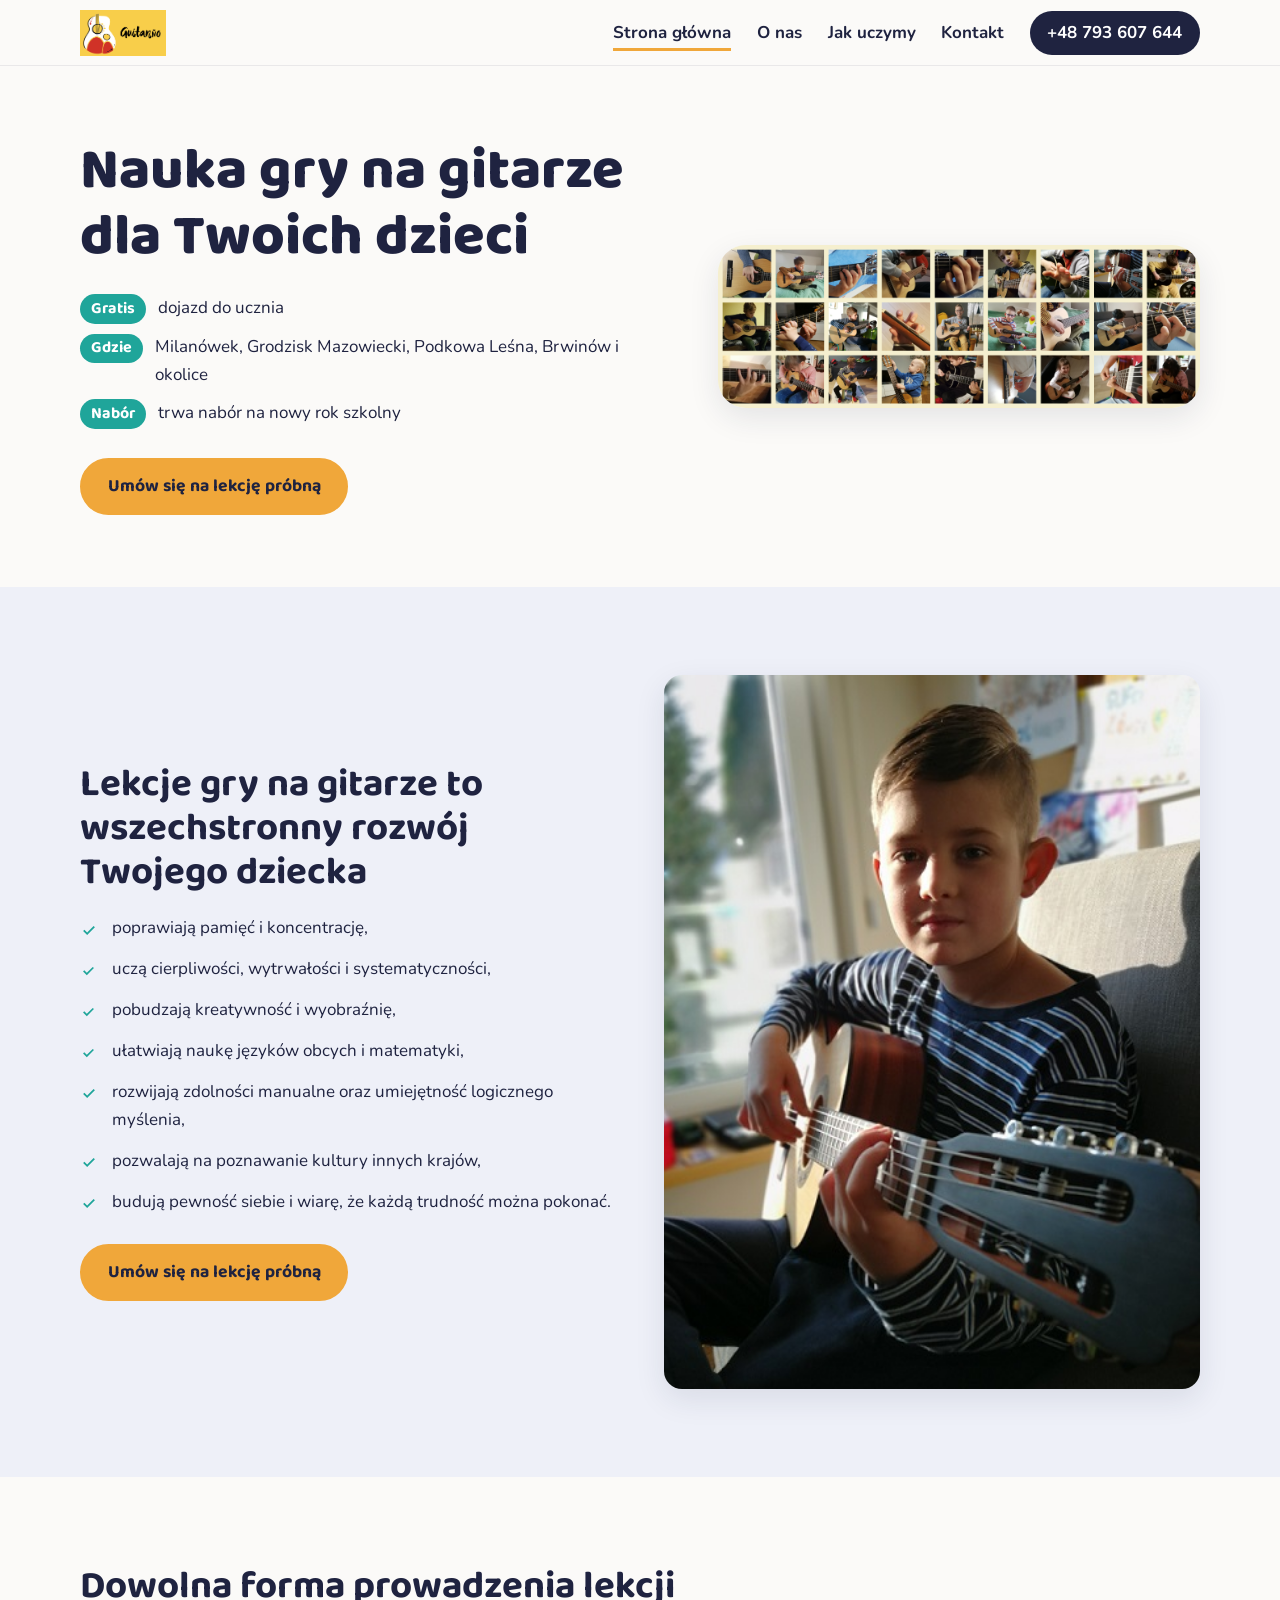
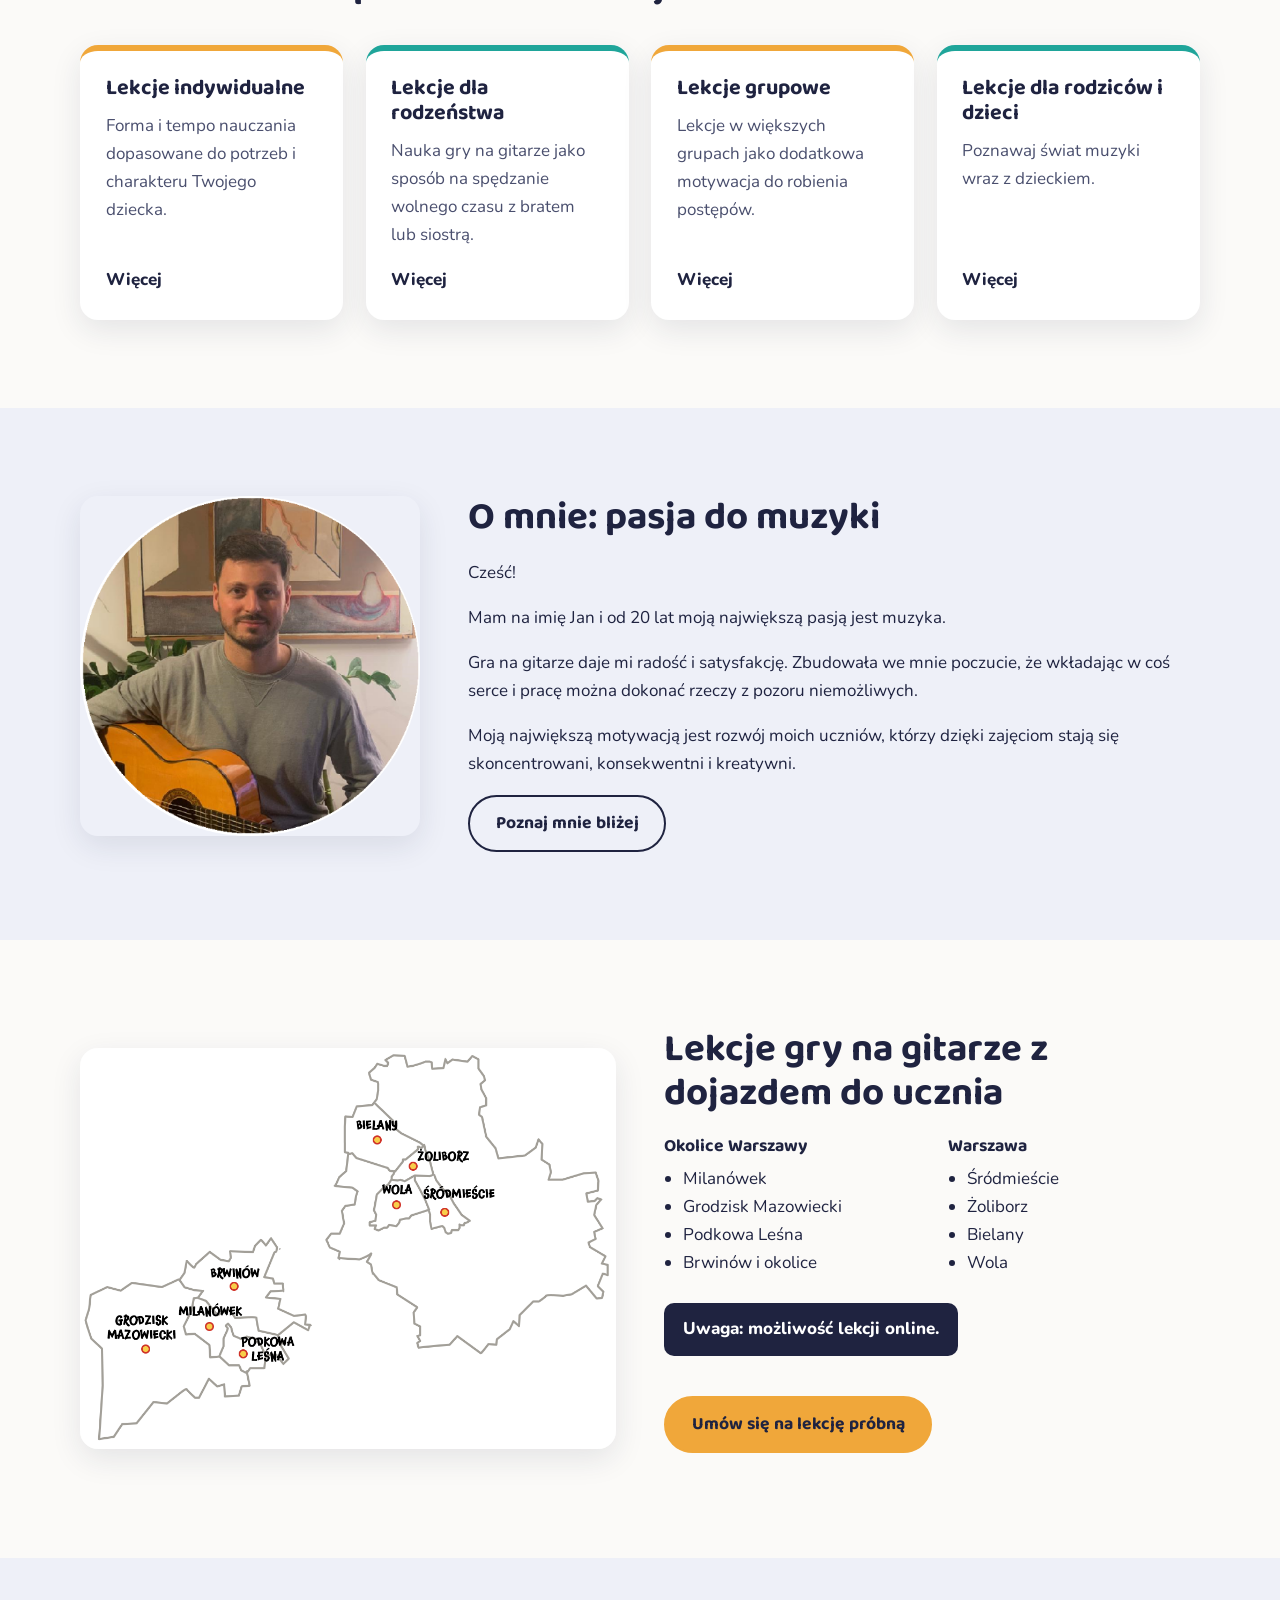
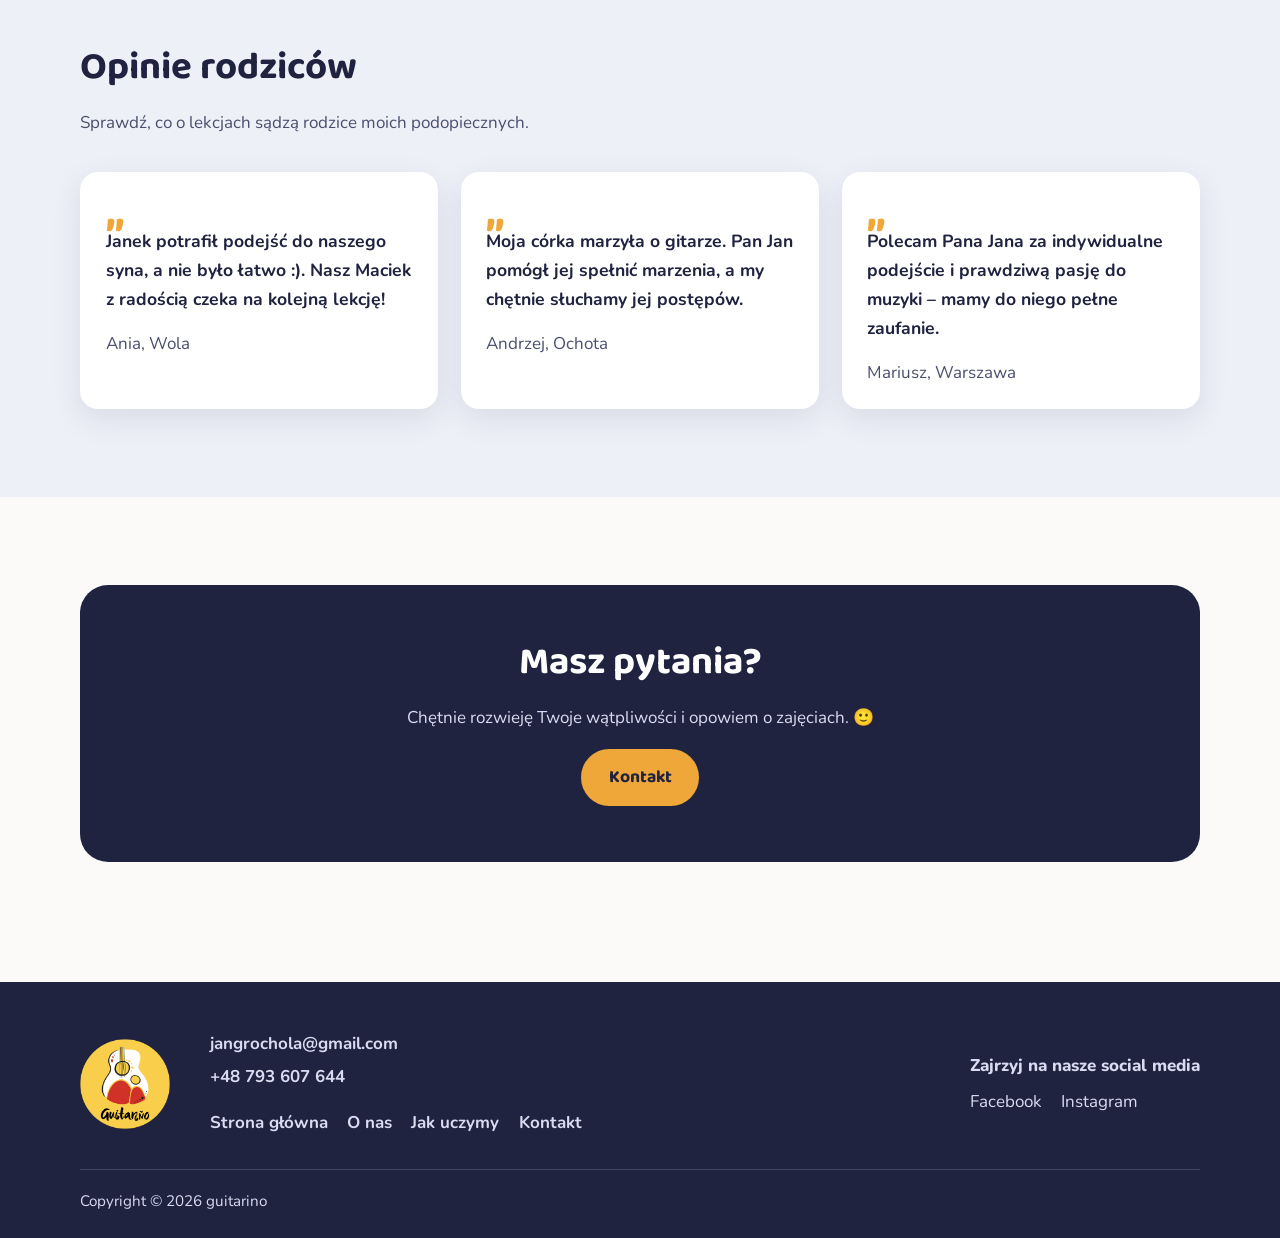
==== index.html @ d321bda2 "Add files via upload" ====
<!DOCTYPE html>
<html lang="pl">
<head>
  <meta charset="utf-8">
  <meta name="viewport" content="width=device-width, initial-scale=1">
  <title>guitarino – Lekcje gry na gitarze dla dzieci</title>
  <meta name="description" content="Lekcje gry na gitarze dla dzieci z dojazdem do ucznia gratis: Milanówek, Grodzisk Mazowiecki, Podkowa Leśna, Brwinów, Warszawa. Możliwe lekcje online. Umów lekcję próbną.">
  <link rel="canonical" href="https://guitarino.pl/">
  <meta property="og:type" content="website">
  <meta property="og:locale" content="pl_PL">
  <meta property="og:title" content="guitarino – Lekcje gry na gitarze dla dzieci">
  <meta property="og:description" content="Indywidualne i grupowe lekcje gitary dla dzieci. Dojazd do ucznia gratis, możliwa nauka online.">
  <meta property="og:url" content="https://guitarino.pl/">
  <meta property="og:image" content="https://guitarino.pl/img/logo-kolko.png">
  <link rel="icon" type="image/png" href="img/logo-kolko.png">
  <link rel="apple-touch-icon" href="img/logo-kolko.png">
  <link rel="preconnect" href="https://fonts.googleapis.com">
  <link rel="preconnect" href="https://fonts.gstatic.com" crossorigin>
  <link href="https://fonts.googleapis.com/css2?family=Baloo+2:wght@600;700;800&family=Nunito:wght@400;700;800&display=swap" rel="stylesheet">
  <link rel="stylesheet" href="css/style.css">
  <script type="application/ld+json">
  {
    "@context": "https://schema.org",
    "@type": "MusicSchool",
    "name": "guitarino",
    "description": "Lekcje gry na gitarze dla dzieci z dojazdem do ucznia.",
    "url": "https://guitarino.pl/",
    "telephone": "+48793607644",
    "email": "jangrochola@gmail.com",
    "areaServed": ["Milanówek", "Grodzisk Mazowiecki", "Podkowa Leśna", "Brwinów", "Warszawa"],
    "sameAs": ["https://www.facebook.com/Guitari%C3%B1o-106880447940575", "https://www.instagram.com/guitarino_pl/"]
  }
  </script>
  <!-- Google Tag Manager (taki sam kontener jak na WordPressie) -->
  <script>(function(w,d,s,l,i){w[l]=w[l]||[];w[l].push({'gtm.start':new Date().getTime(),event:'gtm.js'});var f=d.getElementsByTagName(s)[0],j=d.createElement(s),dl=l!='dataLayer'?'&l='+l:'';j.async=true;j.src='https://www.googletagmanager.com/gtm.js?id='+i+dl;f.parentNode.insertBefore(j,f);})(window,document,'script','dataLayer','GTM-PHT7G2F');</script>
</head>
<body>
  <noscript><iframe src="https://www.googletagmanager.com/ns.html?id=GTM-PHT7G2F" height="0" width="0" style="display:none;visibility:hidden"></iframe></noscript>
  <a class="skip" href="#tresc">Przejdź do treści</a>

  <header class="site-header">
    <div class="wrap header-in">
      <a class="logo" href="./" aria-label="guitarino – strona główna"><img src="img/logo-poziome.png" alt="guitarino" width="93" height="46"></a>
      <button class="menu-btn" aria-label="Menu" aria-expanded="false" aria-controls="menu"><span></span></button>
      <nav class="nav" id="menu" aria-label="Główne menu">
        <ul>
          <li><a href="./" aria-current="page">Strona główna</a></li>
          <li><a href="o-nas/">O nas</a></li>
          <li><a href="jak-uczymy/">Jak uczymy</a></li>
          <li><a href="kontakt/">Kontakt</a></li>
        </ul>
        <a class="tel" href="tel:+48793607644">+48 793 607 644</a>
      </nav>
    </div>
  </header>

  <main id="tresc">
    <section class="hero">
      <div class="wrap hero-grid">
        <div>
          <h1>Nauka gry na gitarze dla Twoich dzieci</h1>
          <ul class="badges">
            <li><strong>Gratis</strong> dojazd do ucznia</li>
            <li><strong>Gdzie</strong> Milanówek, Grodzisk Mazowiecki, Podkowa Leśna, Brwinów i okolice</li>
            <li><strong>Nabór</strong> trwa nabór na nowy rok szkolny</li>
          </ul>
          <a class="btn" href="kontakt/">Umów się na lekcję próbną</a>
        </div>
        <div class="hero-art">
          <img src="img/uczniowie.png" alt="Uczniowie guitarino podczas nauki gry na gitarze" width="640" height="480">
        </div>
      </div>
    </section>

    <section class="section alt">
      <div class="wrap split">
        <div>
          <h2>Lekcje gry na gitarze to wszechstronny rozwój Twojego dziecka</h2>
          <ul class="checks">
            <li>poprawiają pamięć i koncentrację,</li>
            <li>uczą cierpliwości, wytrwałości i systematyczności,</li>
            <li>pobudzają kreatywność i wyobraźnię,</li>
            <li>ułatwiają naukę języków obcych i matematyki,</li>
            <li>rozwijają zdolności manualne oraz umiejętność logicznego myślenia,</li>
            <li>pozwalają na poznawanie kultury innych krajów,</li>
            <li>budują pewność siebie i wiarę, że każdą trudność można pokonać.</li>
          </ul>
          <a class="btn" href="kontakt/">Umów się na lekcję próbną</a>
        </div>
        <div class="split-media">
          <img src="img/lekcje-formy.jpg" alt="Lekcja gry na gitarze z dzieckiem" width="640" height="480" loading="lazy">
        </div>
      </div>
    </section>

    <section class="section">
      <div class="wrap">
        <div class="section-head">
          <h2>Dowolna forma prowadzenia lekcji</h2>
        </div>
        <div class="cards">
          <article class="card">
            <h3>Lekcje indywidualne</h3>
            <p>Forma i tempo nauczania dopasowane do potrzeb i charakteru Twojego dziecka.</p>
            <a href="jak-uczymy/">Więcej</a>
          </article>
          <article class="card">
            <h3>Lekcje dla rodzeństwa</h3>
            <p>Nauka gry na gitarze jako sposób na spędzanie wolnego czasu z bratem lub siostrą.</p>
            <a href="jak-uczymy/">Więcej</a>
          </article>
          <article class="card">
            <h3>Lekcje grupowe</h3>
            <p>Lekcje w większych grupach jako dodatkowa motywacja do robienia postępów.</p>
            <a href="jak-uczymy/">Więcej</a>
          </article>
          <article class="card">
            <h3>Lekcje dla rodziców i dzieci</h3>
            <p>Poznawaj świat muzyki wraz z dzieckiem.</p>
            <a href="jak-uczymy/">Więcej</a>
          </article>
        </div>
      </div>
    </section>

    <section class="section alt">
      <div class="wrap profile">
        <img src="img/jan.png" alt="Jan – nauczyciel gry na gitarze w guitarino" width="340" height="340" loading="lazy">
        <div>
          <h2>O mnie: pasja do muzyki</h2>
          <p>Cześć!</p>
          <p>Mam na imię Jan i od 20 lat moją największą pasją jest muzyka.</p>
          <p>Gra na gitarze daje mi radość i satysfakcję. Zbudowała we mnie poczucie, że wkładając w coś serce i pracę można dokonać rzeczy z pozoru niemożliwych.</p>
          <p>Moją największą motywacją jest rozwój moich uczniów, którzy dzięki zajęciom stają się skoncentrowani, konsekwentni i kreatywni.</p>
          <a class="btn ghost" href="o-nas/">Poznaj mnie bliżej</a>
        </div>
      </div>
    </section>

    <section class="section">
      <div class="wrap split flip">
        <div>
          <h2>Lekcje gry na gitarze z dojazdem do ucznia</h2>
          <div class="areas">
            <div>
              <h3>Okolice Warszawy</h3>
              <ul>
                <li>Milanówek</li>
                <li>Grodzisk Mazowiecki</li>
                <li>Podkowa Leśna</li>
                <li>Brwinów i okolice</li>
              </ul>
            </div>
            <div>
              <h3>Warszawa</h3>
              <ul>
                <li>Śródmieście</li>
                <li>Żoliborz</li>
                <li>Bielany</li>
                <li>Wola</li>
              </ul>
            </div>
          </div>
          <p class="note">Uwaga: możliwość lekcji online.</p>
          <p style="margin-top:1.4rem"><a class="btn" href="kontakt/">Umów się na lekcję próbną</a></p>
        </div>
        <div class="split-media">
          <img src="img/mapa-dojazdu.png" alt="Mapa obszaru, do którego dojeżdżamy z lekcjami" width="640" height="480" loading="lazy">
        </div>
      </div>
    </section>

    <section class="section alt">
      <div class="wrap">
        <div class="section-head">
          <h2>Opinie rodziców</h2>
          <p>Sprawdź, co o lekcjach sądzą rodzice moich podopiecznych.</p>
        </div>
        <div class="quotes">
          <figure class="quote">
            <blockquote>Janek potrafił podejść do naszego syna, a nie było łatwo :). Nasz Maciek z radością czeka na kolejną lekcję!</blockquote>
            <figcaption>Ania, Wola</figcaption>
          </figure>
          <figure class="quote">
            <blockquote>Moja córka marzyła o gitarze. Pan Jan pomógł jej spełnić marzenia, a my chętnie słuchamy jej postępów.</blockquote>
            <figcaption>Andrzej, Ochota</figcaption>
          </figure>
          <figure class="quote">
            <blockquote>Polecam Pana Jana za indywidualne podejście i prawdziwą pasję do muzyki – mamy do niego pełne zaufanie.</blockquote>
            <figcaption>Mariusz, Warszawa</figcaption>
          </figure>
        </div>
      </div>
    </section>

    <section class="section">
      <div class="wrap">
        <div class="cta">
          <h2>Masz pytania?</h2>
          <p>Chętnie rozwieję Twoje wątpliwości i opowiem o zajęciach. 🙂</p>
          <a class="btn" href="kontakt/">Kontakt</a>
        </div>
      </div>
    </section>
  </main>

  <footer class="site-footer">
    <div class="wrap">
      <div class="footer-grid">
        <img src="img/logo-kolko.png" alt="guitarino" width="90" height="90" loading="lazy">
        <div class="footer-contact">
          <a href="mailto:jangrochola@gmail.com">jangrochola@gmail.com</a>
          <a href="tel:+48793607644">+48 793 607 644</a>
          <ul class="footer-nav" style="margin-top:.8rem">
            <li><a href="./">Strona główna</a></li>
            <li><a href="o-nas/">O nas</a></li>
            <li><a href="jak-uczymy/">Jak uczymy</a></li>
            <li><a href="kontakt/">Kontakt</a></li>
          </ul>
        </div>
        <div>
          <p style="margin:0 0 .5rem;font-weight:800">Zajrzyj na nasze social media</p>
          <ul class="social">
            <li><a href="https://www.facebook.com/Guitari%C3%B1o-106880447940575" rel="noopener" target="_blank">Facebook</a></li>
            <li><a href="https://www.instagram.com/guitarino_pl/" rel="noopener" target="_blank">Instagram</a></li>
          </ul>
        </div>
      </div>
      <div class="footer-bottom">
        <span>Copyright © 2026 guitarino</span>
      </div>
    </div>
  </footer>
  <script src="js/main.js"></script>
</body>
</html>
---- css/style.css ----
/* guitarino.pl – statyczna wersja strony
   Kolory zmienisz w jednym miejscu: sekcja :root poniżej. */

:root {
  --ink: #1f2340;          /* granat – tekst, nagłówki, stopka */
  --ink-soft: #4a4f6e;     /* tekst pomocniczy */
  --amber: #f0a73a;        /* kolor główny – przyciski, akcenty */
  --amber-dark: #c9801a;
  --teal: #1fa59a;         /* kolor dodatkowy */
  --paper: #fbfaf8;        /* tło strony */
  --tint: #eef0f8;         /* tło sekcji naprzemiennych */
  --white: #fff;
  --radius: 18px;
  --radius-sm: 10px;
  --shadow: 0 10px 30px rgba(31, 35, 64, .10);
  --max: 1120px;
  --font-head: "Baloo 2", "Trebuchet MS", system-ui, sans-serif;
  --font-body: "Nunito", system-ui, -apple-system, "Segoe UI", Roboto, sans-serif;
}

*, *::before, *::after { box-sizing: border-box; }
html { scroll-behavior: smooth; }
body {
  margin: 0;
  font-family: var(--font-body);
  font-size: 1.0625rem;
  line-height: 1.65;
  color: var(--ink);
  background: var(--paper);
}
img { max-width: 100%; height: auto; display: block; }
a { color: inherit; }
:focus-visible { outline: 3px solid var(--teal); outline-offset: 3px; border-radius: 4px; }

h1, h2, h3 { font-family: var(--font-head); line-height: 1.15; margin: 0 0 .5em; }
h1 { font-size: clamp(2.2rem, 5vw, 3.6rem); font-weight: 800; }
h2 { font-size: clamp(1.7rem, 3.4vw, 2.4rem); font-weight: 700; }
h3 { font-size: 1.35rem; font-weight: 700; }
p { margin: 0 0 1em; }

.wrap { width: min(100% - 2.5rem, var(--max)); margin-inline: auto; }
.narrow { width: min(100% - 2.5rem, 760px); margin-inline: auto; }
.section { padding: clamp(3rem, 7vw, 5.5rem) 0; }
.section.alt { background: var(--tint); }
.section-head { max-width: 640px; margin-bottom: 2.2rem; }
.section-head p { color: var(--ink-soft); }
.center { text-align: center; margin-inline: auto; }

.skip {
  position: absolute; left: -999px; top: 0; background: var(--ink); color: #fff;
  padding: .6rem 1rem; z-index: 100;
}
.skip:focus { left: .5rem; top: .5rem; }

/* przyciski */
.btn {
  display: inline-block; font-family: var(--font-head); font-weight: 700; font-size: 1.1rem;
  text-decoration: none; padding: .75rem 1.6rem; border-radius: 999px;
  background: var(--amber); color: var(--ink); border: 2px solid var(--amber);
  transition: background .2s, transform .2s;
}
.btn:hover { background: var(--amber-dark); border-color: var(--amber-dark); color: #fff; }
.btn:active { transform: translateY(1px); }
.btn.ghost { background: transparent; color: var(--ink); border-color: var(--ink); }
.btn.ghost:hover { background: var(--ink); color: #fff; border-color: var(--ink); }

/* nagłówek */
.site-header {
  position: sticky; top: 0; z-index: 50;
  background: rgba(251, 250, 248, .92); backdrop-filter: blur(10px);
  border-bottom: 1px solid rgba(31, 35, 64, .08);
}
.header-in { display: flex; align-items: center; justify-content: space-between; gap: 1rem; padding: .6rem 0; }
.logo img { height: 46px; width: auto; }
.nav { display: flex; align-items: center; gap: 1.6rem; }
.nav ul { display: flex; gap: 1.6rem; list-style: none; margin: 0; padding: 0; }
.nav a { text-decoration: none; font-weight: 700; padding: .3rem 0; border-bottom: 3px solid transparent; }
.nav ul a:hover, .nav ul a[aria-current="page"] { border-bottom-color: var(--amber); }
.nav .tel { background: var(--ink); color: #fff; padding: .5rem 1.1rem; border-radius: 999px; border: 0; white-space: nowrap; }
.nav .tel:hover { background: var(--teal); }
.menu-btn {
  display: none; background: none; border: 2px solid var(--ink); border-radius: 10px;
  width: 46px; height: 46px; cursor: pointer; color: var(--ink);
}
.menu-btn span, .menu-btn span::before, .menu-btn span::after {
  display: block; width: 22px; height: 3px; background: currentColor; border-radius: 2px; margin: auto; position: relative;
}
.menu-btn span::before, .menu-btn span::after { content: ""; position: absolute; left: 0; }
.menu-btn span::before { top: -7px; }
.menu-btn span::after { top: 7px; }

/* hero */
.hero { padding: clamp(2.5rem, 6vw, 4.5rem) 0; overflow: hidden; }
.hero-grid { display: grid; grid-template-columns: 1.1fr .9fr; gap: 3rem; align-items: center; }
.hero h1 { margin-bottom: .4em; }
.hero .lead { font-size: 1.2rem; color: var(--ink-soft); }
.badges { list-style: none; padding: 0; margin: 1.4rem 0 1.8rem; display: grid; gap: .6rem; }
.badges li { display: flex; gap: .7rem; align-items: baseline; }
.badges strong { background: var(--teal); color: #fff; padding: .1rem .7rem; border-radius: 999px; font-family: var(--font-head); font-size: 1rem; white-space: nowrap; }
.hero-art img { border-radius: 28px; box-shadow: var(--shadow); width: 100%; }

.page-hero { padding: clamp(2.5rem, 6vw, 4rem) 0 1rem; }
.page-hero p { color: var(--ink-soft); font-size: 1.2rem; max-width: 640px; }

/* układ dwukolumnowy */
.split { display: grid; grid-template-columns: 1fr 1fr; gap: 3rem; align-items: center; }
.split.flip .split-media { order: -1; }
.split-media img { border-radius: var(--radius); box-shadow: var(--shadow); width: 100%; }

.checks { list-style: none; margin: 0 0 1.8rem; padding: 0; display: grid; gap: .8rem; }
.checks li { position: relative; padding-left: 2rem; }
.checks li::before {
  content: ""; position: absolute; left: 0; top: .45em; width: 1.1rem; height: 1.1rem;
  border-radius: 50%; background: var(--teal);
  -webkit-mask: url("data:image/svg+xml,%3Csvg xmlns='http://www.w3.org/2000/svg' viewBox='0 0 20 20'%3E%3Cpath fill='black' d='M8 14.4 3.6 10l1.4-1.4 3 3 7-7L16.4 6z'/%3E%3C/svg%3E") center/contain no-repeat;
  mask: url("data:image/svg+xml,%3Csvg xmlns='http://www.w3.org/2000/svg' viewBox='0 0 20 20'%3E%3Cpath fill='black' d='M8 14.4 3.6 10l1.4-1.4 3 3 7-7L16.4 6z'/%3E%3C/svg%3E") center/contain no-repeat;
  background: var(--teal);
}
.checks li::after { content: none; }

/* karty form lekcji */
.cards { display: grid; grid-template-columns: repeat(auto-fit, minmax(230px, 1fr)); gap: 1.4rem; }
.card {
  background: var(--white); border-radius: var(--radius); padding: 1.6rem;
  box-shadow: var(--shadow); display: flex; flex-direction: column;
  border-top: 6px solid var(--amber);
}
.card:nth-child(even) { border-top-color: var(--teal); }
.card p { color: var(--ink-soft); flex: 1; }
.card a { font-weight: 800; text-decoration: none; color: var(--ink); }
.card a:hover { text-decoration: underline; text-decoration-color: var(--amber); text-decoration-thickness: 3px; }

/* dojazd */
.areas { display: grid; grid-template-columns: 1fr 1fr; gap: 2rem; margin-bottom: 1rem; }
.areas h3 { font-size: 1.1rem; }
.areas ul { margin: 0; padding-left: 1.2rem; }
.note { background: var(--ink); color: #fff; padding: .8rem 1.2rem; border-radius: var(--radius-sm); font-weight: 800; display: inline-block; margin-top: .6rem; }

/* opinie */
.quotes { display: grid; grid-template-columns: repeat(auto-fit, minmax(260px, 1fr)); gap: 1.4rem; margin: 0; }
.quote { background: var(--white); border-radius: var(--radius); padding: 1.6rem 1.6rem 1.4rem; box-shadow: var(--shadow); margin: 0; }
.quote blockquote { margin: 0 0 1rem; font-weight: 700; font-size: 1.1rem; }
.quote blockquote::before { content: "„"; display: block; font-family: var(--font-head); font-size: 3rem; line-height: .6; color: var(--amber); }
.quote figcaption { color: var(--ink-soft); }

/* o nas / jak uczymy */
.profile { display: grid; grid-template-columns: 340px 1fr; gap: 3rem; align-items: start; }
.profile img { border-radius: var(--radius); box-shadow: var(--shadow); }
.block { display: grid; grid-template-columns: 1fr 1fr; gap: 3rem; align-items: center; padding: 2.5rem 0; }
.block:nth-child(even) .block-media { order: -1; }
.block-media img { border-radius: var(--radius); box-shadow: var(--shadow); width: 100%; }

/* CTA + kontakt */
.cta { background: var(--ink); color: #fff; border-radius: 28px; padding: clamp(2rem, 5vw, 3.5rem); text-align: center; }
.cta p { color: #d9dcf0; max-width: 520px; margin-inline: auto; }
.contact-big { display: grid; gap: .5rem; margin: 1.5rem 0 2rem; }
.contact-big a { font-family: var(--font-head); font-size: clamp(1.6rem, 4vw, 2.4rem); font-weight: 800; text-decoration: none; word-break: break-word; }
.contact-big a:hover { color: var(--teal); }

/* stopka */
.site-footer { background: var(--ink); color: #d9dcf0; padding: 3rem 0 1.5rem; margin-top: 2rem; }
.footer-grid { display: grid; grid-template-columns: auto 1fr auto; gap: 2.5rem; align-items: center; }
.footer-grid img { width: 90px; }
.footer-grid a { text-decoration: none; }
.footer-grid a:hover { color: var(--amber); }
.footer-contact { display: grid; gap: .3rem; font-weight: 700; }
.footer-nav, .social { list-style: none; margin: 0; padding: 0; display: flex; gap: 1.2rem; flex-wrap: wrap; }
.footer-bottom { margin-top: 2rem; padding-top: 1.2rem; border-top: 1px solid rgba(255, 255, 255, .15); font-size: .95rem; display: flex; justify-content: space-between; gap: 1rem; flex-wrap: wrap; }

/* responsywność */
@media (max-width: 860px) {
  .menu-btn { display: block; }
  .nav {
    position: absolute; left: 0; right: 0; top: 100%; background: var(--paper);
    flex-direction: column; align-items: stretch; gap: 0; padding: 1rem 1.25rem 1.4rem;
    border-bottom: 1px solid rgba(31, 35, 64, .1); box-shadow: var(--shadow);
    display: none;
  }
  .nav.open { display: flex; }
  .nav ul { flex-direction: column; gap: 0; }
  .nav ul a { display: block; padding: .8rem 0; border-bottom: 1px solid rgba(31, 35, 64, .08); }
  .nav .tel { text-align: center; margin-top: 1rem; padding: .8rem; }
  .hero-grid, .split, .profile, .block, .areas { grid-template-columns: 1fr; gap: 1.8rem; }
  .split.flip .split-media, .block:nth-child(even) .block-media { order: 0; }
  .profile img { max-width: 320px; }
  .footer-grid { grid-template-columns: 1fr; text-align: left; }
}

@media (prefers-reduced-motion: reduce) {
  html { scroll-behavior: auto; }
  * { transition: none !important; }
}
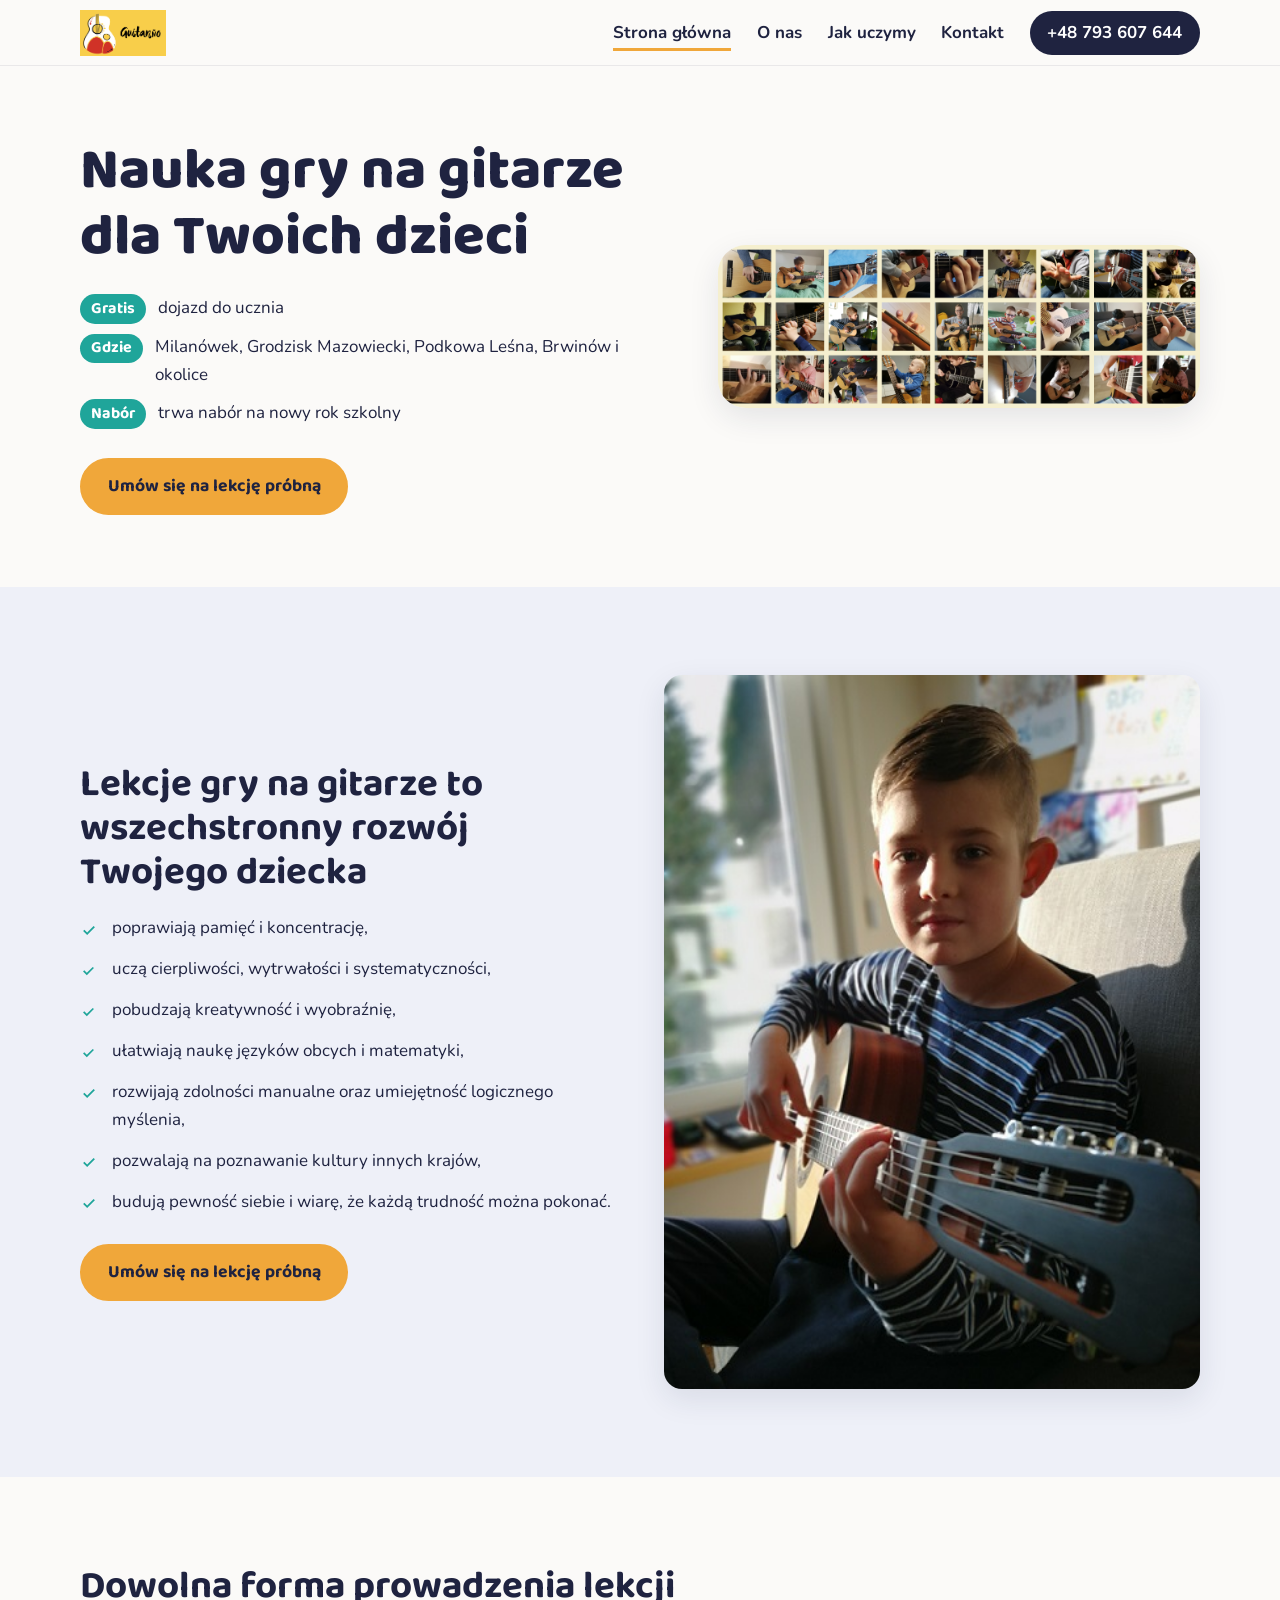
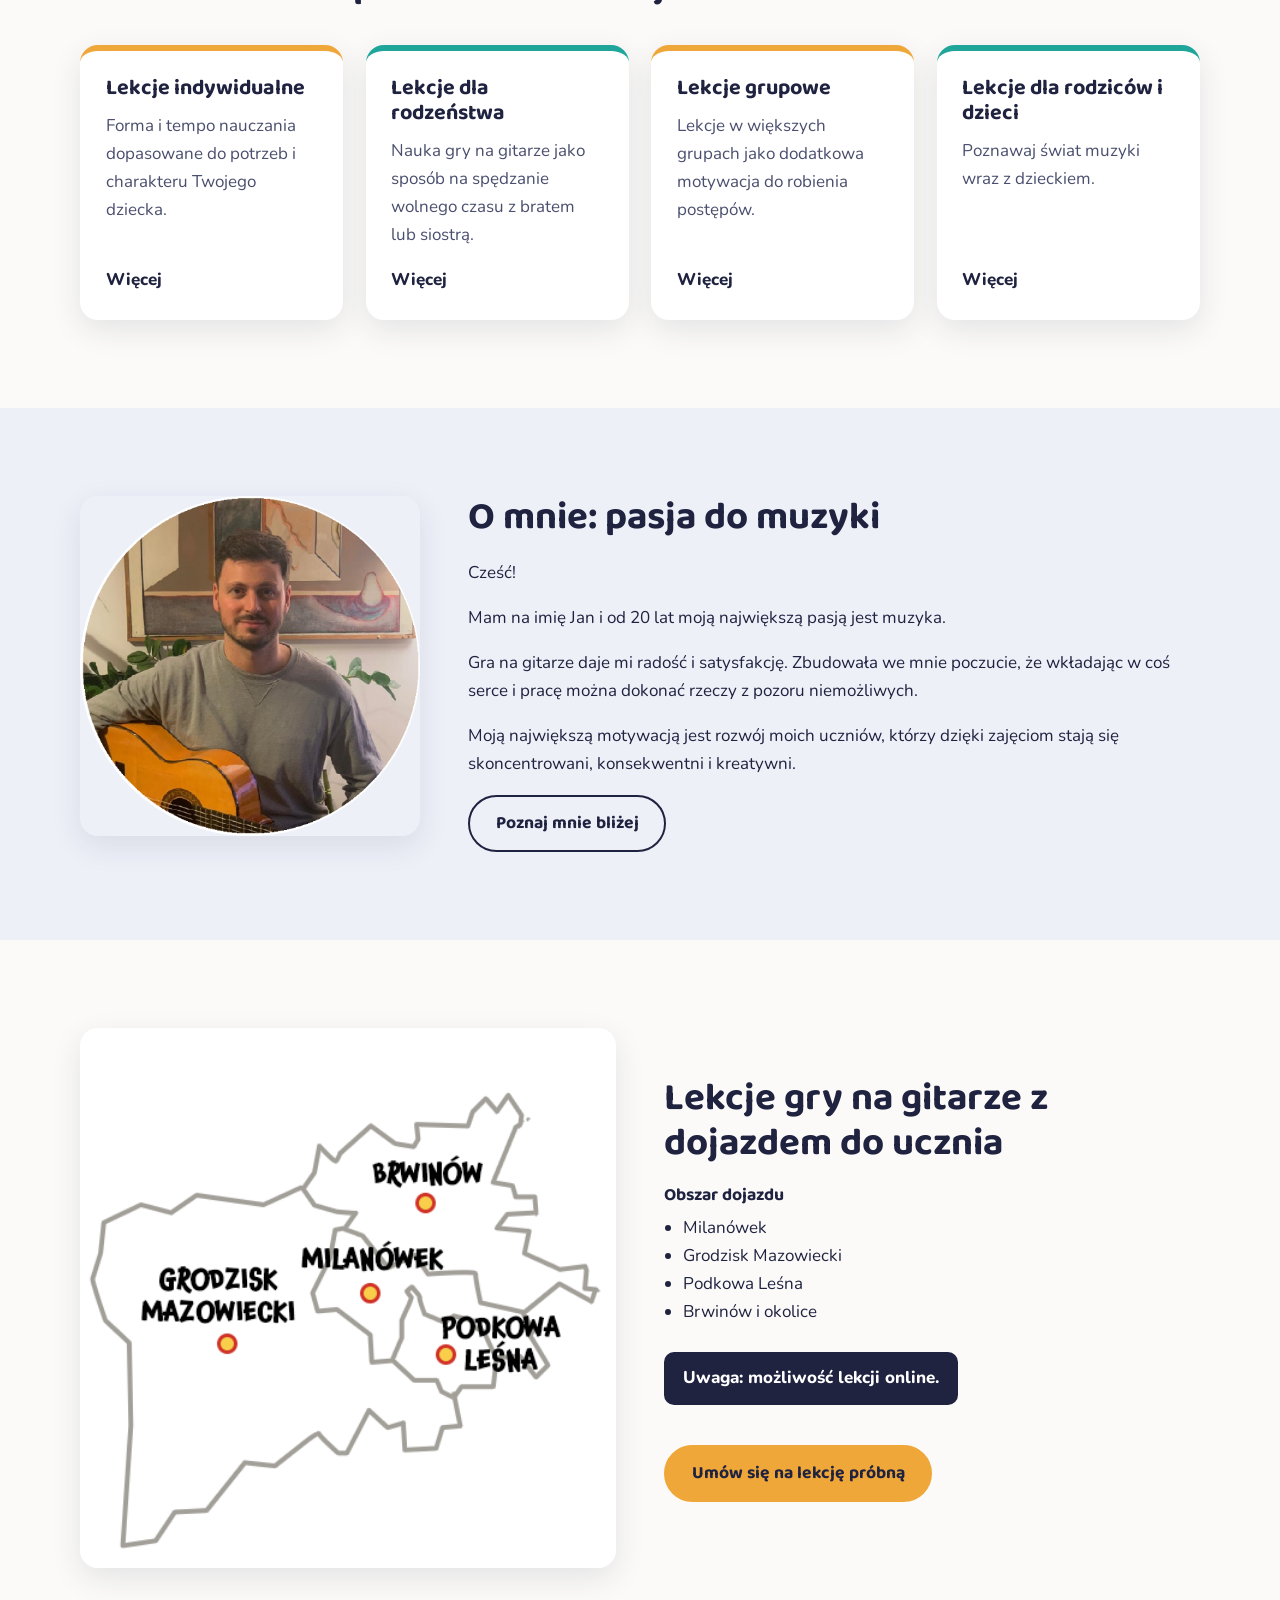
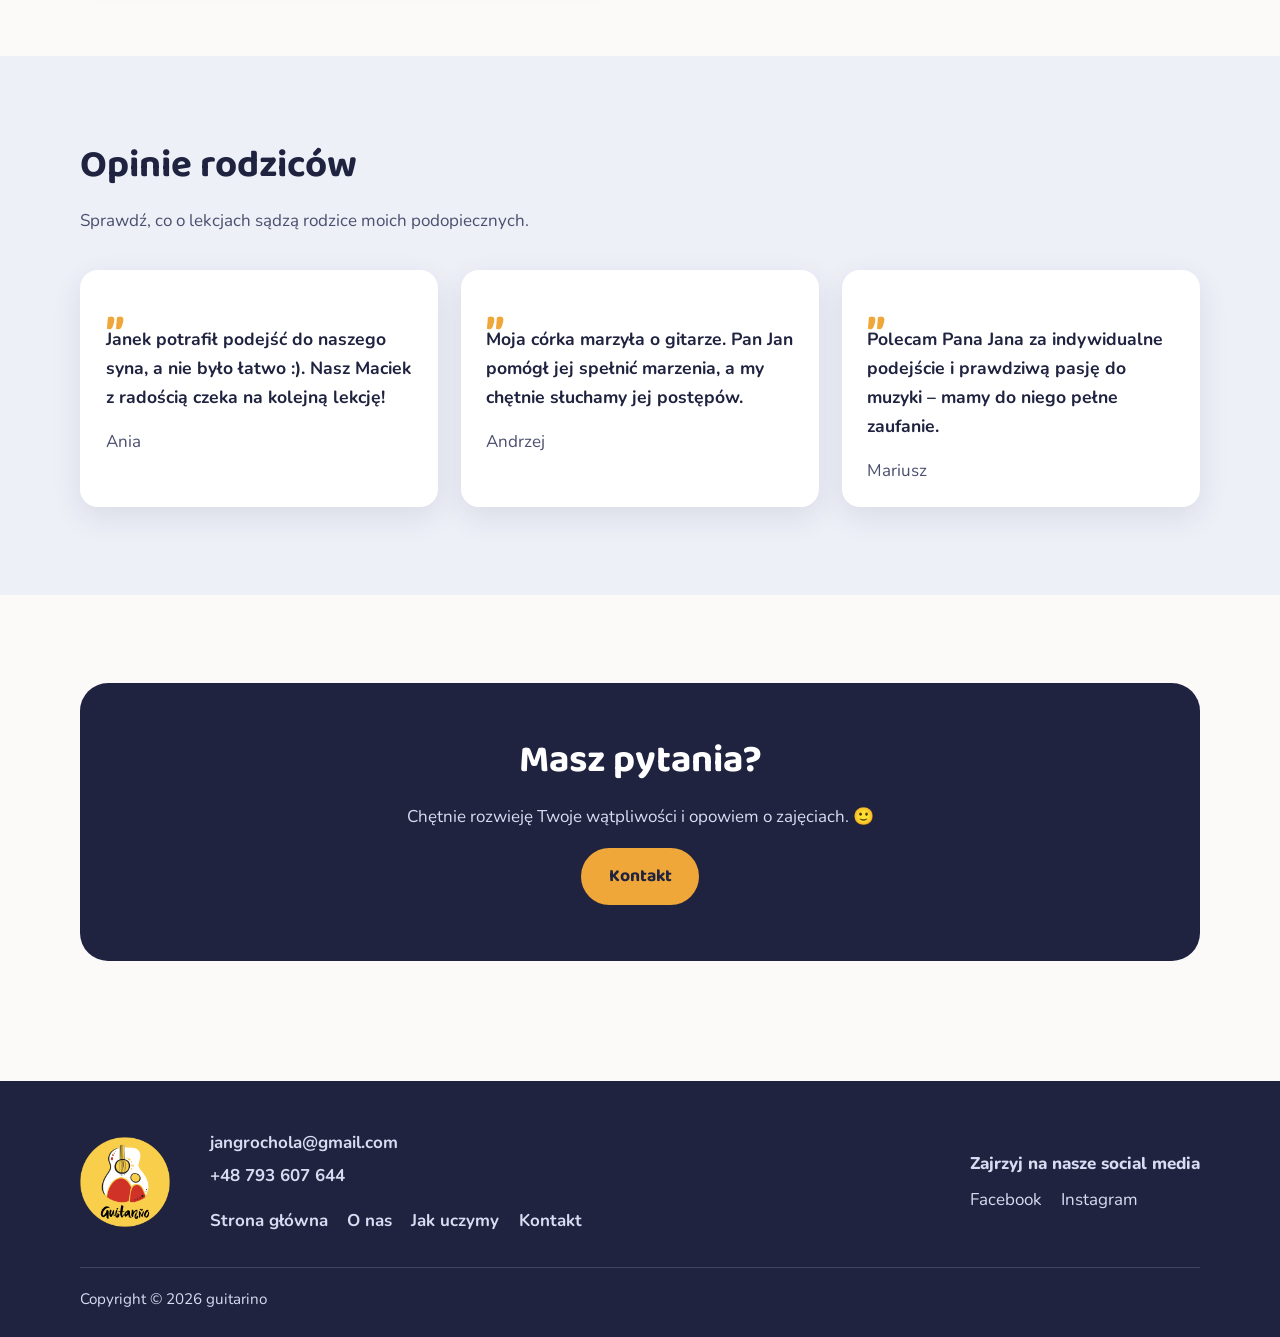
==== commit 89649ea7: "Update service area and map" ====
--- a/index.html
+++ b/index.html
@@ -4,7 +4,7 @@
   <meta charset="utf-8">
   <meta name="viewport" content="width=device-width, initial-scale=1">
   <title>guitarino – Lekcje gry na gitarze dla dzieci</title>
-  <meta name="description" content="Lekcje gry na gitarze dla dzieci z dojazdem do ucznia gratis: Milanówek, Grodzisk Mazowiecki, Podkowa Leśna, Brwinów, Warszawa. Możliwe lekcje online. Umów lekcję próbną.">
+  <meta name="description" content="Lekcje gry na gitarze dla dzieci z dojazdem do ucznia gratis: Milanówek, Grodzisk Mazowiecki, Podkowa Leśna i Brwinów. Możliwe lekcje online. Umów lekcję próbną.">
   <link rel="canonical" href="https://guitarino.pl/">
   <meta property="og:type" content="website">
   <meta property="og:locale" content="pl_PL">
@@ -27,7 +27,7 @@
     "url": "https://guitarino.pl/",
     "telephone": "+48793607644",
     "email": "jangrochola@gmail.com",
-    "areaServed": ["Milanówek", "Grodzisk Mazowiecki", "Podkowa Leśna", "Brwinów", "Warszawa"],
+    "areaServed": ["Milanówek", "Grodzisk Mazowiecki", "Podkowa Leśna", "Brwinów"],
     "sameAs": ["https://www.facebook.com/Guitari%C3%B1o-106880447940575", "https://www.instagram.com/guitarino_pl/"]
   }
   </script>
@@ -143,7 +143,7 @@
           <h2>Lekcje gry na gitarze z dojazdem do ucznia</h2>
           <div class="areas">
             <div>
-              <h3>Okolice Warszawy</h3>
+              <h3>Obszar dojazdu</h3>
               <ul>
                 <li>Milanówek</li>
                 <li>Grodzisk Mazowiecki</li>
@@ -151,21 +151,12 @@
                 <li>Brwinów i okolice</li>
               </ul>
             </div>
-            <div>
-              <h3>Warszawa</h3>
-              <ul>
-                <li>Śródmieście</li>
-                <li>Żoliborz</li>
-                <li>Bielany</li>
-                <li>Wola</li>
-              </ul>
-            </div>
           </div>
           <p class="note">Uwaga: możliwość lekcji online.</p>
           <p style="margin-top:1.4rem"><a class="btn" href="kontakt/">Umów się na lekcję próbną</a></p>
         </div>
         <div class="split-media">
-          <img src="img/mapa-dojazdu.png" alt="Mapa obszaru, do którego dojeżdżamy z lekcjami" width="640" height="480" loading="lazy">
+          <img src="img/mapa.png" alt="Mapa obszaru, do którego dojeżdżamy z lekcjami" width="640" height="480" loading="lazy">
         </div>
       </div>
     </section>
@@ -179,15 +170,15 @@
         <div class="quotes">
           <figure class="quote">
             <blockquote>Janek potrafił podejść do naszego syna, a nie było łatwo :). Nasz Maciek z radością czeka na kolejną lekcję!</blockquote>
-            <figcaption>Ania, Wola</figcaption>
+            <figcaption>Ania</figcaption>
           </figure>
           <figure class="quote">
             <blockquote>Moja córka marzyła o gitarze. Pan Jan pomógł jej spełnić marzenia, a my chętnie słuchamy jej postępów.</blockquote>
-            <figcaption>Andrzej, Ochota</figcaption>
+            <figcaption>Andrzej</figcaption>
           </figure>
           <figure class="quote">
             <blockquote>Polecam Pana Jana za indywidualne podejście i prawdziwą pasję do muzyki – mamy do niego pełne zaufanie.</blockquote>
-            <figcaption>Mariusz, Warszawa</figcaption>
+            <figcaption>Mariusz</figcaption>
           </figure>
         </div>
       </div>
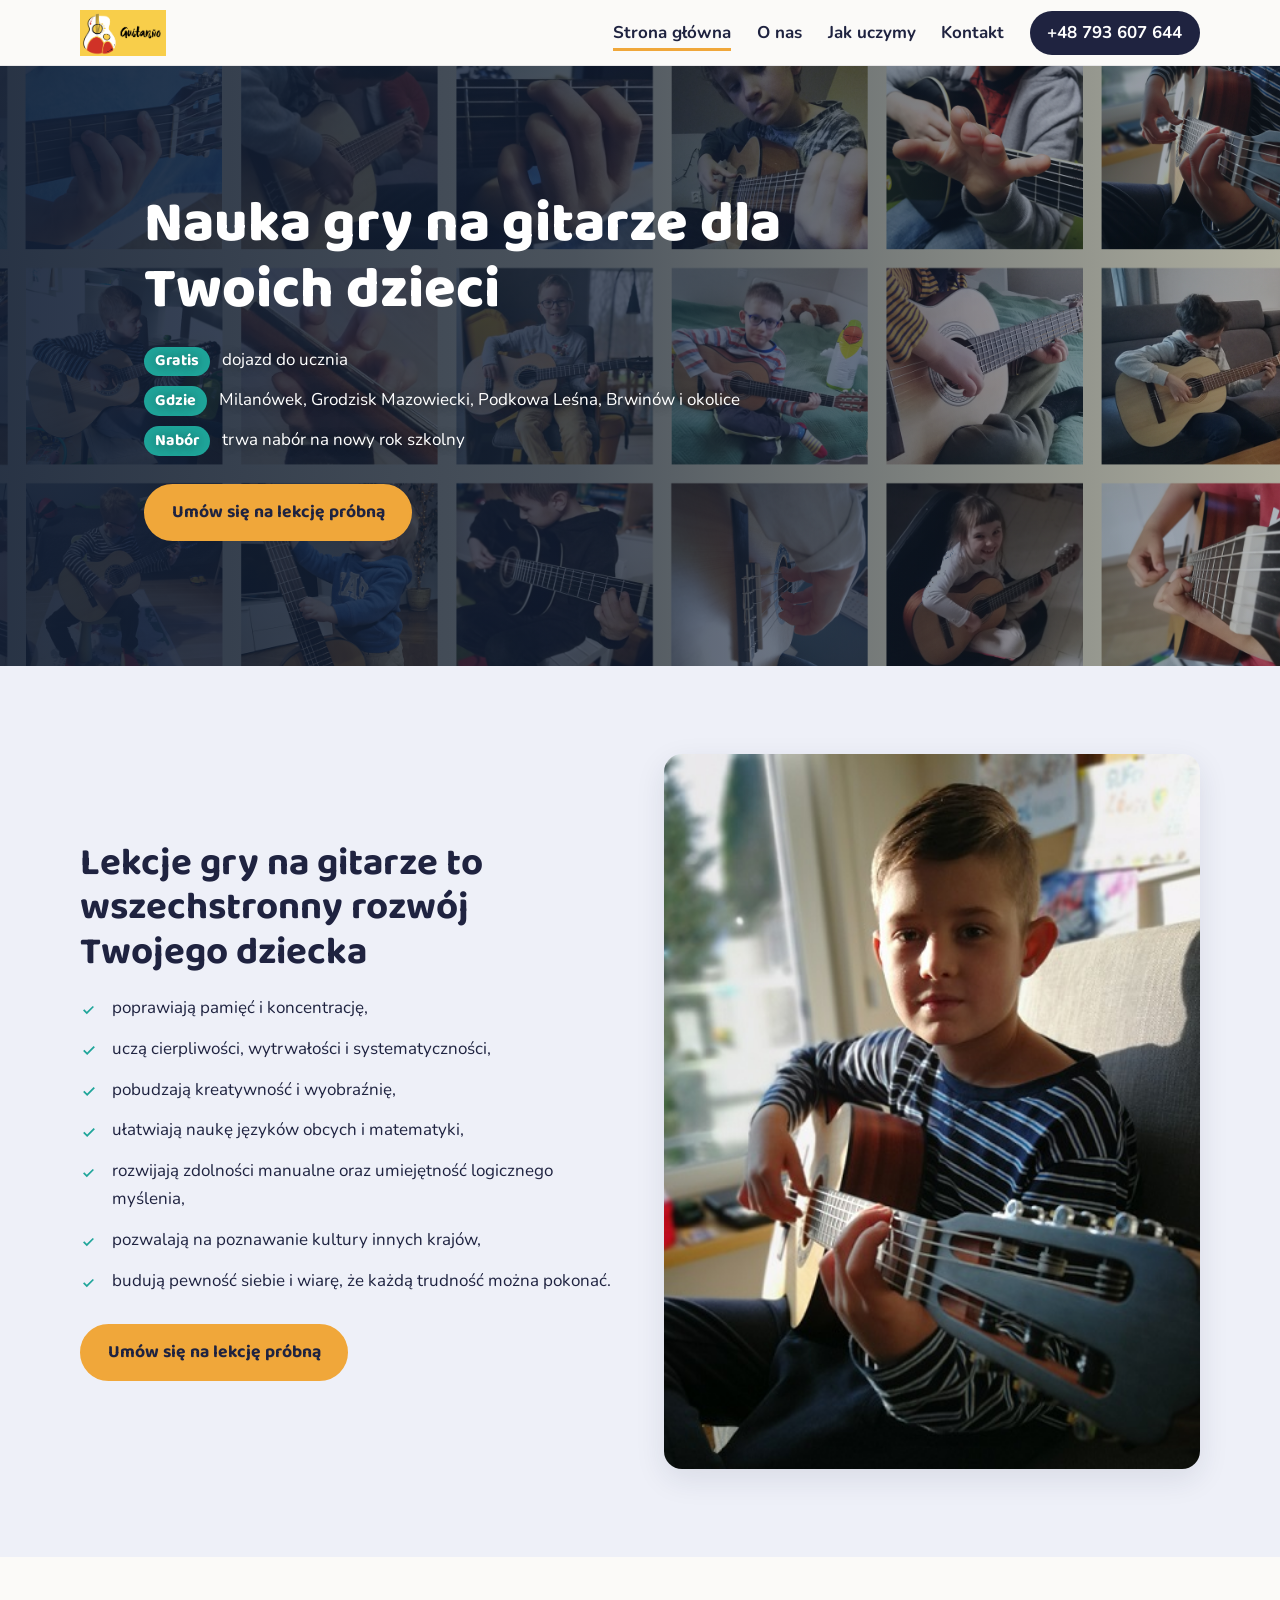
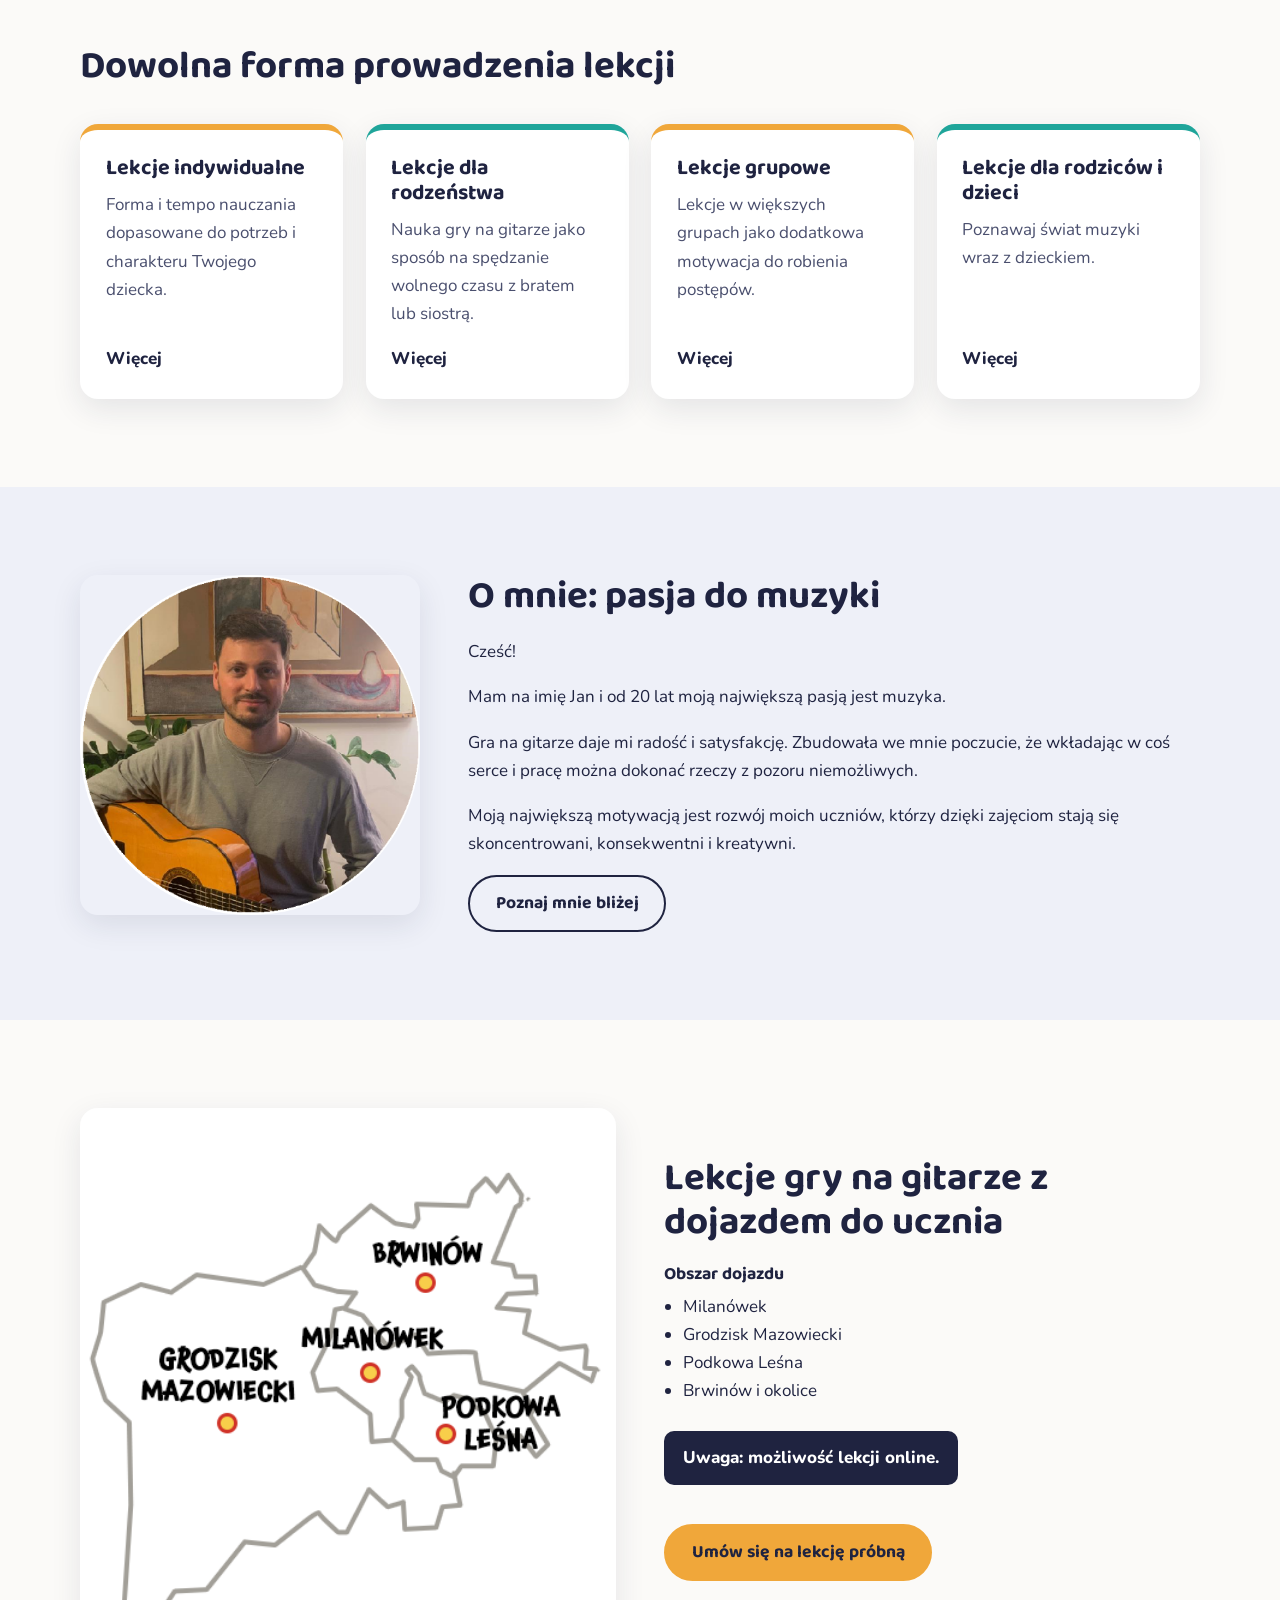
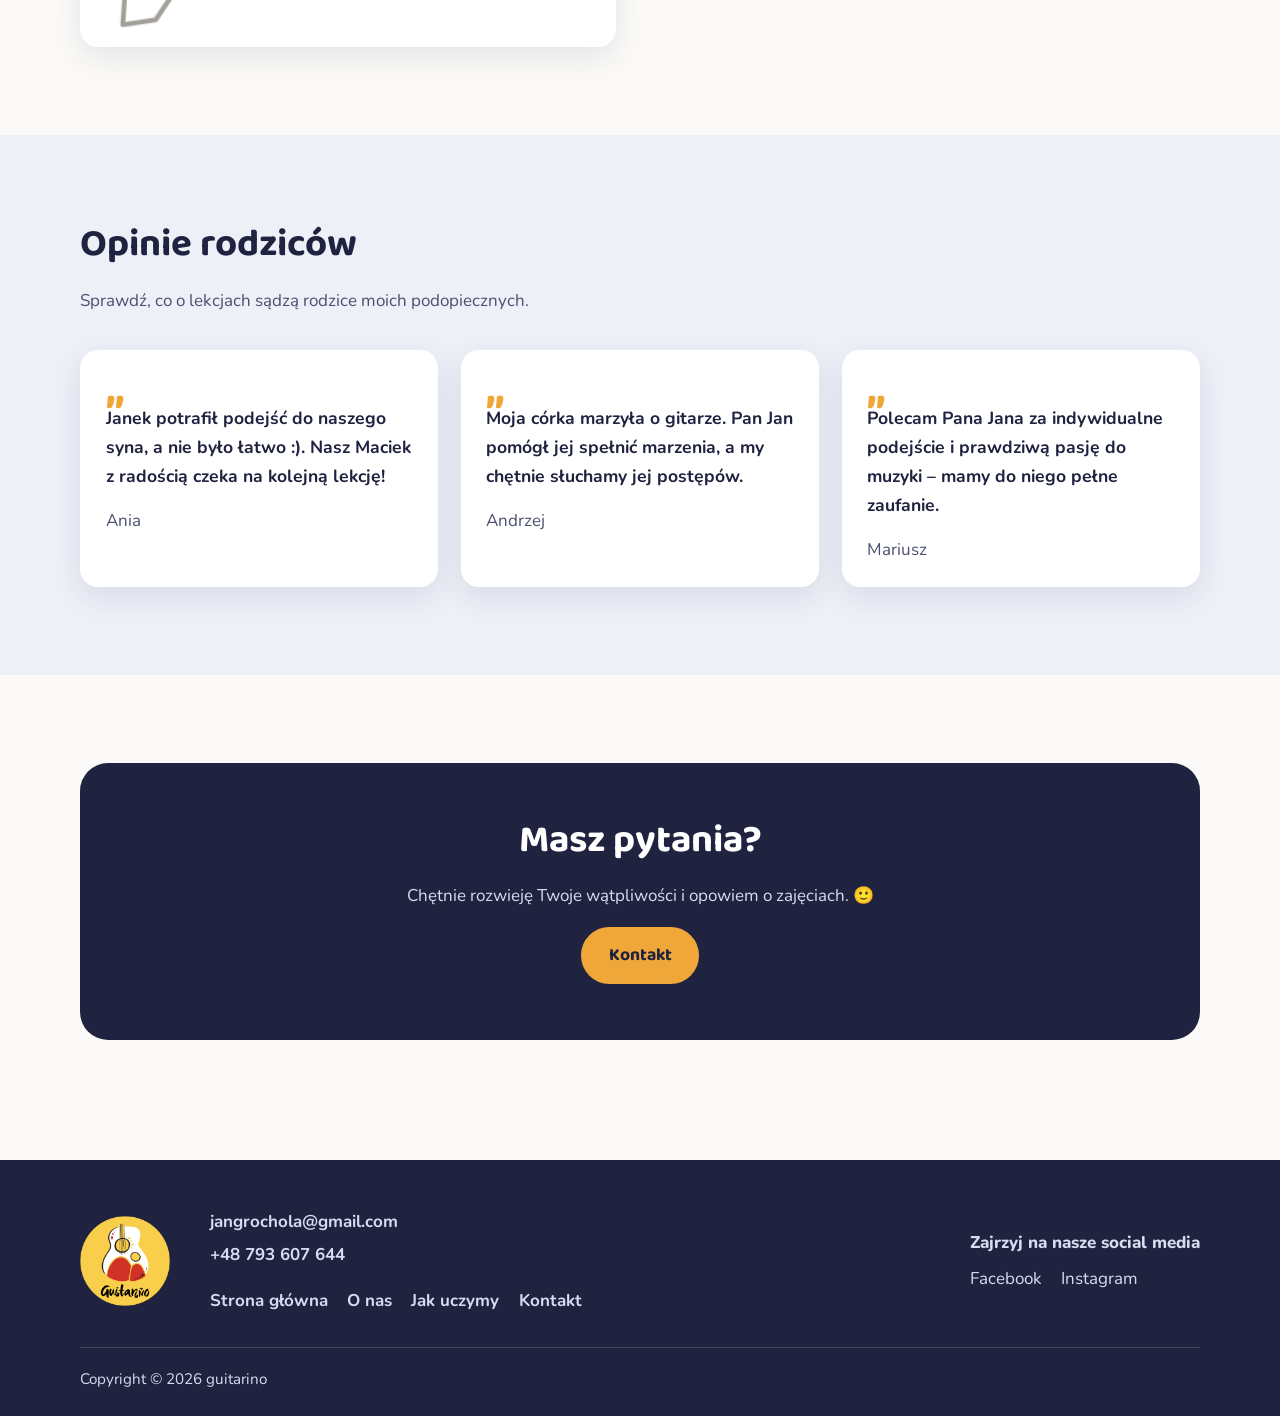
==== commit 0d0c5bc7: "Add animated hero collage" ====
--- a/index.html
+++ b/index.html
@@ -55,8 +55,9 @@
   </header>
 
   <main id="tresc">
-    <section class="hero">
-      <div class="wrap hero-grid">
+    <section class="hero" aria-label="Uczniowie guitarino podczas nauki gry na gitarze">
+      <div class="hero-backdrop" aria-hidden="true"></div>
+      <div class="wrap hero-content">
         <div>
           <h1>Nauka gry na gitarze dla Twoich dzieci</h1>
           <ul class="badges">
@@ -65,9 +66,6 @@
             <li><strong>Nabór</strong> trwa nabór na nowy rok szkolny</li>
           </ul>
           <a class="btn" href="kontakt/">Umów się na lekcję próbną</a>
-        </div>
-        <div class="hero-art">
-          <img src="img/uczniowie.png" alt="Uczniowie guitarino podczas nauki gry na gitarze" width="640" height="480">
         </div>
       </div>
     </section>
--- a/css/style.css
+++ b/css/style.css
@@ -90,14 +90,34 @@
 .menu-btn span::after { top: 7px; }
 
 /* hero */
-.hero { padding: clamp(2.5rem, 6vw, 4.5rem) 0; overflow: hidden; }
-.hero-grid { display: grid; grid-template-columns: 1.1fr .9fr; gap: 3rem; align-items: center; }
-.hero h1 { margin-bottom: .4em; }
+.hero {
+  position: relative; isolation: isolate; min-height: clamp(420px, 48vw, 600px);
+  display: grid; align-items: center; padding: clamp(3rem, 7vw, 5.5rem) 0;
+  overflow: hidden; color: #fff; background: var(--ink);
+}
+.hero-backdrop {
+  position: absolute; z-index: -2; inset: -2rem;
+  background: url("../img/uczniowie.png") 64% center / auto 100% no-repeat;
+  animation: hero-pan 36s ease-in-out infinite alternate;
+  will-change: background-position;
+}
+.hero::after {
+  content: ""; position: absolute; z-index: -1; inset: 0;
+  background: linear-gradient(90deg, rgba(18, 31, 54, .9) 0%, rgba(18, 31, 54, .75) 45%, rgba(18, 31, 54, .3) 100%);
+}
+.hero-content {
+  width: min(100% - 2.5rem, var(--max)); margin-inline: auto;
+  padding-left: clamp(0rem, 5vw, 5rem);
+}
+.hero h1 { margin-bottom: .4em; color: #fff; max-width: 700px; }
 .hero .lead { font-size: 1.2rem; color: var(--ink-soft); }
 .badges { list-style: none; padding: 0; margin: 1.4rem 0 1.8rem; display: grid; gap: .6rem; }
-.badges li { display: flex; gap: .7rem; align-items: baseline; }
+.badges li { display: flex; gap: .7rem; align-items: baseline; max-width: 690px; text-shadow: 0 1px 12px rgba(0, 0, 0, .45); }
 .badges strong { background: var(--teal); color: #fff; padding: .1rem .7rem; border-radius: 999px; font-family: var(--font-head); font-size: 1rem; white-space: nowrap; }
-.hero-art img { border-radius: 28px; box-shadow: var(--shadow); width: 100%; }
+@keyframes hero-pan {
+  from { background-position: 64% center; }
+  to { background-position: 36% center; }
+}
 
 .page-hero { padding: clamp(2.5rem, 6vw, 4rem) 0 1rem; }
 .page-hero p { color: var(--ink-soft); font-size: 1.2rem; max-width: 640px; }
@@ -180,6 +200,7 @@
   .nav ul { flex-direction: column; gap: 0; }
   .nav ul a { display: block; padding: .8rem 0; border-bottom: 1px solid rgba(31, 35, 64, .08); }
   .nav .tel { text-align: center; margin-top: 1rem; padding: .8rem; }
+  .hero-content { padding-left: 0; }
   .hero-grid, .split, .profile, .block, .areas { grid-template-columns: 1fr; gap: 1.8rem; }
   .split.flip .split-media, .block:nth-child(even) .block-media { order: 0; }
   .profile img { max-width: 320px; }
@@ -189,4 +210,5 @@
 @media (prefers-reduced-motion: reduce) {
   html { scroll-behavior: auto; }
   * { transition: none !important; }
-}
+  .hero-backdrop { animation: none; }
+}
